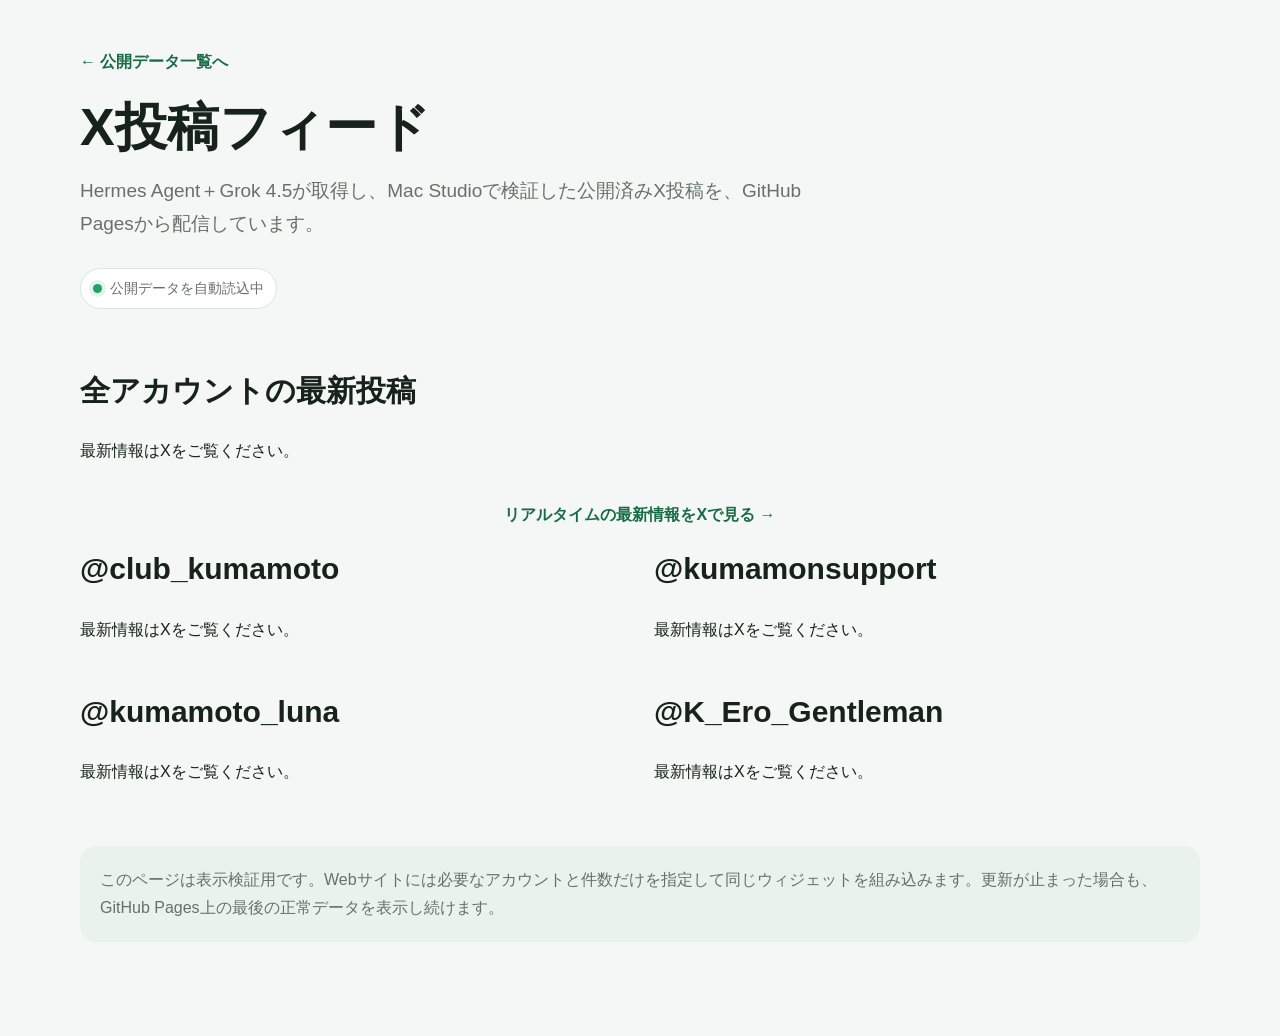
==== docs/x/index.html @ 7090c098 "Add X feed preview page" ====
<!doctype html>
<html lang="ja">
<head>
  <meta charset="utf-8">
  <meta name="viewport" content="width=device-width,initial-scale=1">
  <meta name="description" content="Hermes Agent＋Grok 4.5で取得したCOSA NOSTRA JAPAN関連Xアカウントの公開投稿プレビューです。">
  <title>X投稿フィード｜Kumamoto AI Public Data</title>
  <style>
    :root{color-scheme:light;--bg:#f4f7f5;--surface:#fff;--text:#17221c;--muted:#657169;--line:#dbe5df;--accent:#176b45;--accent2:#0f4e33}
    *{box-sizing:border-box}
    body{margin:0;background:var(--bg);color:var(--text);font-family:-apple-system,BlinkMacSystemFont,"Segoe UI","Hiragino Sans","Yu Gothic",sans-serif;line-height:1.75}
    main{width:min(1120px,calc(100% - 32px));margin:0 auto;padding:48px 0 80px}
    header{margin-bottom:36px}
    h1{font-size:clamp(30px,5vw,52px);line-height:1.15;margin:0 0 16px}
    h2{font-size:clamp(22px,3vw,30px);margin:56px 0 20px}
    p{margin:0 0 14px}
    .lead{font-size:clamp(16px,2vw,19px);color:var(--muted);max-width:780px}
    .status{display:inline-flex;gap:8px;align-items:center;margin-top:14px;padding:7px 12px;border:1px solid var(--line);border-radius:999px;background:var(--surface);font-size:14px;color:var(--muted)}
    .status::before{content:"";width:9px;height:9px;border-radius:50%;background:#20a365;box-shadow:0 0 0 4px rgba(32,163,101,.12)}
    .cnj-x-feed{display:grid;grid-template-columns:repeat(3,minmax(0,1fr));gap:18px}
    .cnj-x-feed__card{display:flex;flex-direction:column;gap:14px;min-width:0;padding:20px;border:1px solid var(--line);border-radius:18px;background:var(--surface);box-shadow:0 10px 30px rgba(25,65,43,.06)}
    .cnj-x-feed__meta{display:flex;flex-wrap:wrap;gap:4px 10px;align-items:center;color:var(--muted);font-size:13px}
    .cnj-x-feed__meta strong{width:100%;color:var(--text);font-size:15px}
    .cnj-x-feed__card p{white-space:pre-wrap;overflow-wrap:anywhere;display:-webkit-box;-webkit-line-clamp:8;-webkit-box-orient:vertical;overflow:hidden;margin:0}
    .cnj-x-feed__image{display:block;width:100%;aspect-ratio:16/9;object-fit:cover;border-radius:12px;background:#e7ece9}
    .cnj-x-feed__card a,.more a,.back{color:var(--accent);font-weight:700;text-decoration:none}
    .cnj-x-feed__card a{margin-top:auto}
    .cnj-x-feed__card a:hover,.more a:hover,.back:hover{text-decoration:underline}
    .account-grid{display:grid;grid-template-columns:repeat(2,minmax(0,1fr));gap:28px}
    .account-panel{min-width:0}
    .account-panel h2{margin-top:0}
    .account-panel .cnj-x-feed{grid-template-columns:1fr}
    .more{margin-top:22px;text-align:center}
    .note{margin-top:46px;padding:20px;border-radius:16px;background:#eaf2ed;color:var(--muted)}
    .back{display:inline-block;margin-bottom:22px}
    @media(max-width:900px){.cnj-x-feed{grid-template-columns:repeat(2,minmax(0,1fr))}}
    @media(max-width:700px){main{width:min(100% - 24px,1120px);padding-top:28px}.cnj-x-feed,.account-grid{grid-template-columns:1fr}.cnj-x-feed__card{padding:17px}}
  </style>
</head>
<body>
  <main>
    <a class="back" href="../">← 公開データ一覧へ</a>
    <header>
      <h1>X投稿フィード</h1>
      <p class="lead">Hermes Agent＋Grok 4.5が取得し、Mac Studioで検証した公開済みX投稿を、GitHub Pagesから配信しています。</p>
      <span class="status">公開データを自動読込中</span>
    </header>

    <section aria-labelledby="latest-heading">
      <h2 id="latest-heading">全アカウントの最新投稿</h2>
      <div class="cnj-x-feed" data-cnj-x-feed data-limit="12"></div>
      <p class="more"><a href="https://x.com/club_kumamoto" target="_blank" rel="noopener noreferrer">リアルタイムの最新情報をXで見る →</a></p>
    </section>

    <div class="account-grid">
      <section class="account-panel" aria-labelledby="club-heading">
        <h2 id="club-heading">@club_kumamoto</h2>
        <div class="cnj-x-feed" data-cnj-x-feed data-limit="3" data-handles="club_kumamoto"></div>
      </section>

      <section class="account-panel" aria-labelledby="support-heading">
        <h2 id="support-heading">@kumamonsupport</h2>
        <div class="cnj-x-feed" data-cnj-x-feed data-limit="3" data-handles="kumamonsupport"></div>
      </section>

      <section class="account-panel" aria-labelledby="luna-heading">
        <h2 id="luna-heading">@kumamoto_luna</h2>
        <div class="cnj-x-feed" data-cnj-x-feed data-limit="3" data-handles="kumamoto_luna"></div>
      </section>

      <section class="account-panel" aria-labelledby="gentleman-heading">
        <h2 id="gentleman-heading">@K_Ero_Gentleman</h2>
        <div class="cnj-x-feed" data-cnj-x-feed data-limit="3" data-handles="K_Ero_Gentleman"></div>
      </section>
    </div>

    <p class="note">このページは表示検証用です。Webサイトには必要なアカウントと件数だけを指定して同じウィジェットを組み込みます。更新が止まった場合も、GitHub Pages上の最後の正常データを表示し続けます。</p>
  </main>
  <script src="widget.js" defer></script>
</body>
</html>
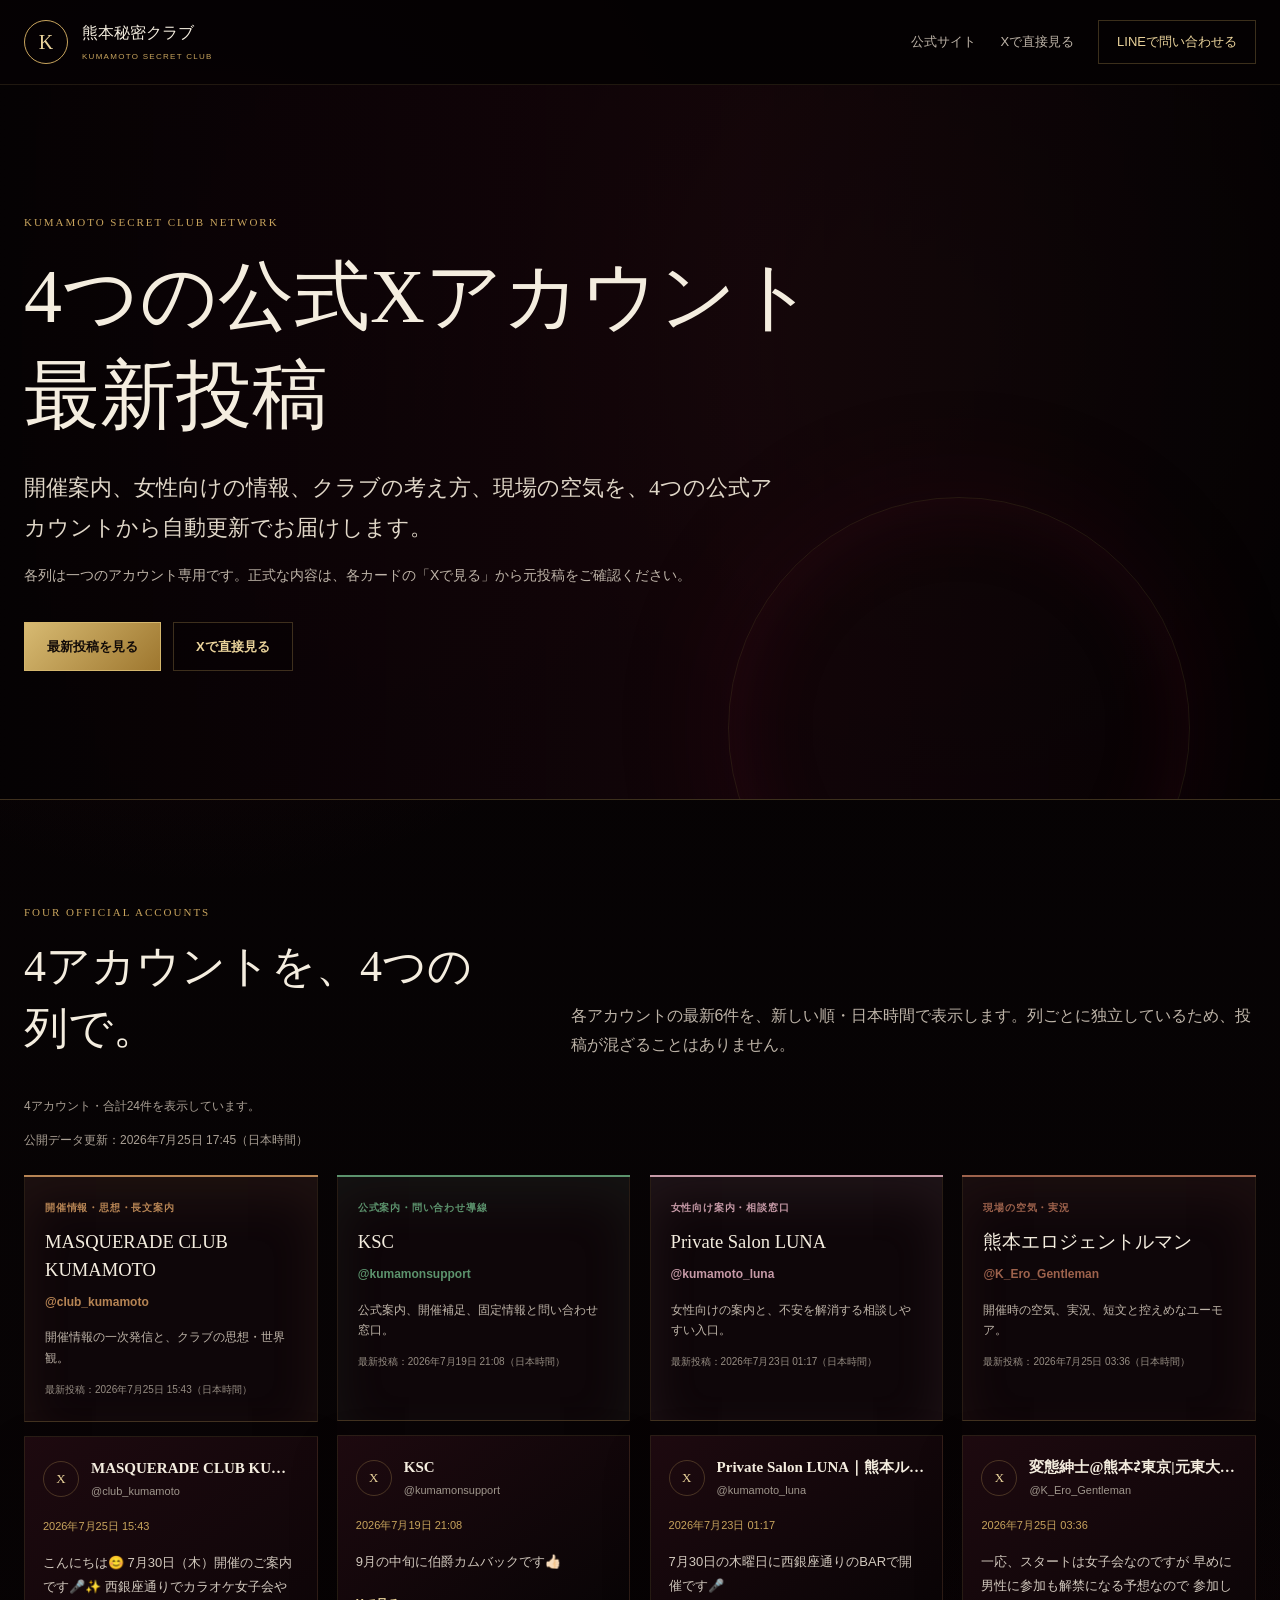
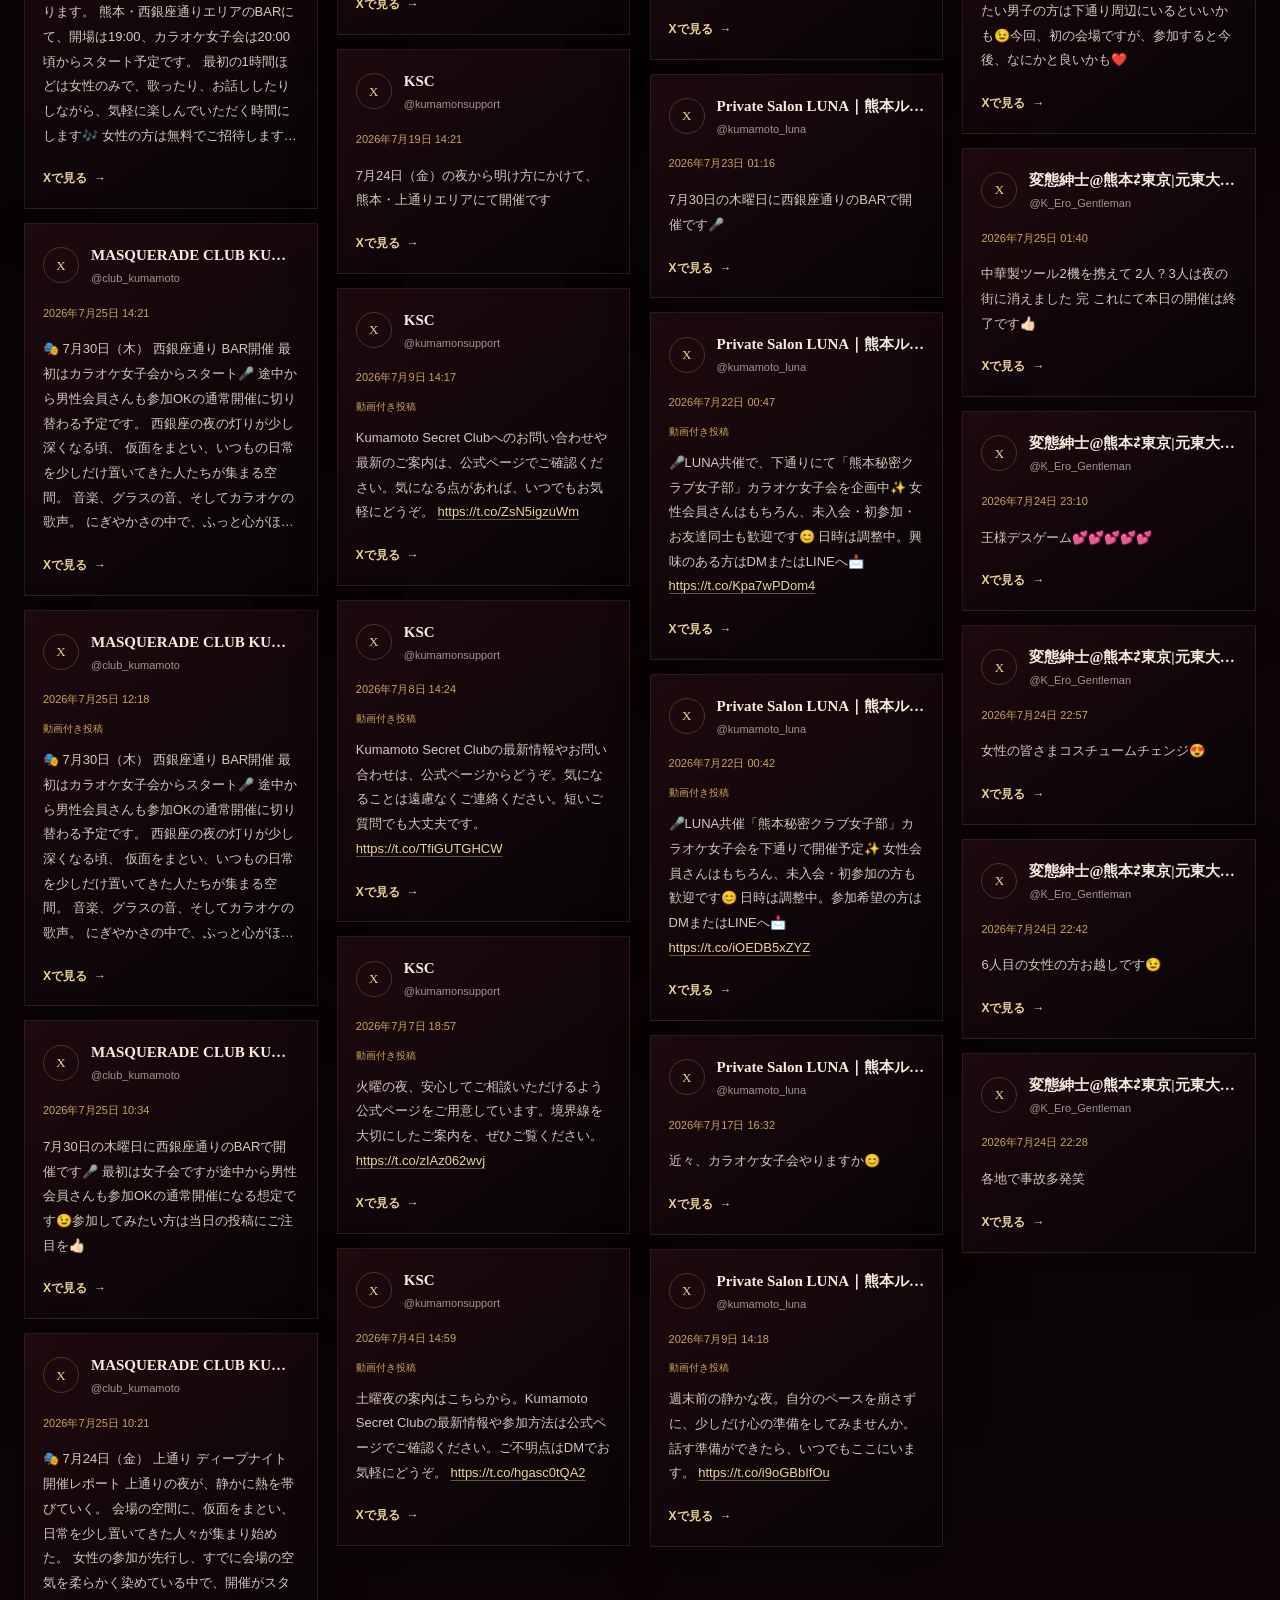
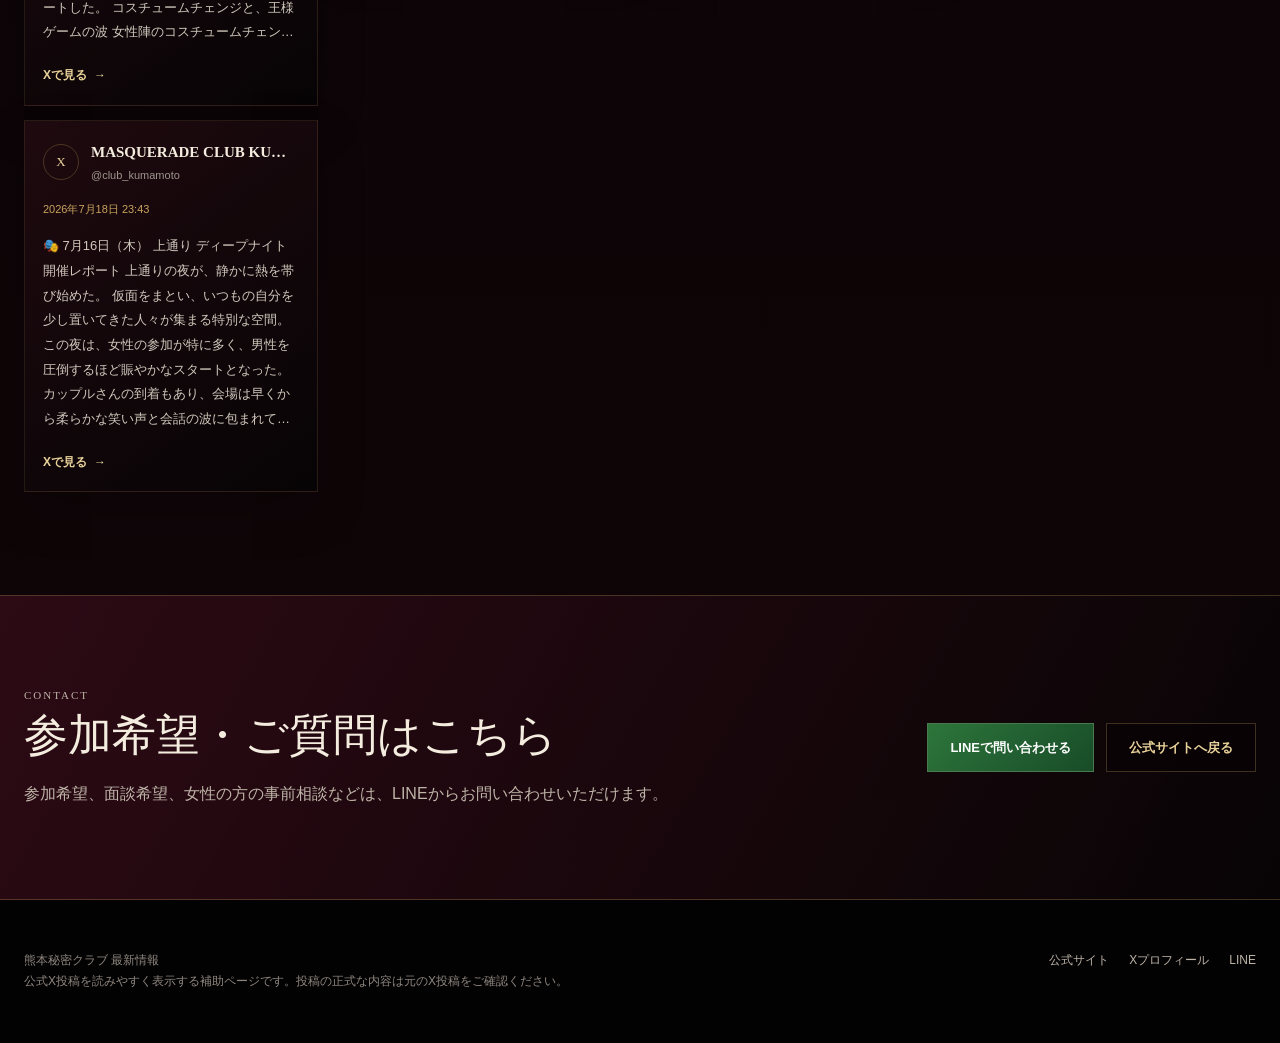
==== commit 9ec9d794: "data: update public feeds 2026-07-27 05:00 JST" ====
--- a/docs/x/index.html
+++ b/docs/x/index.html
@@ -3,79 +3,153 @@
 <head>
   <meta charset="utf-8">
   <meta name="viewport" content="width=device-width,initial-scale=1">
-  <meta name="description" content="Hermes Agent＋Grok 4.5で取得したCOSA NOSTRA JAPAN関連Xアカウントの公開投稿プレビューです。">
-  <title>X投稿フィード｜Kumamoto AI Public Data</title>
-  <style>
-    :root{color-scheme:light;--bg:#f4f7f5;--surface:#fff;--text:#17221c;--muted:#657169;--line:#dbe5df;--accent:#176b45;--accent2:#0f4e33}
-    *{box-sizing:border-box}
-    body{margin:0;background:var(--bg);color:var(--text);font-family:-apple-system,BlinkMacSystemFont,"Segoe UI","Hiragino Sans","Yu Gothic",sans-serif;line-height:1.75}
-    main{width:min(1120px,calc(100% - 32px));margin:0 auto;padding:48px 0 80px}
-    header{margin-bottom:36px}
-    h1{font-size:clamp(30px,5vw,52px);line-height:1.15;margin:0 0 16px}
-    h2{font-size:clamp(22px,3vw,30px);margin:56px 0 20px}
-    p{margin:0 0 14px}
-    .lead{font-size:clamp(16px,2vw,19px);color:var(--muted);max-width:780px}
-    .status{display:inline-flex;gap:8px;align-items:center;margin-top:14px;padding:7px 12px;border:1px solid var(--line);border-radius:999px;background:var(--surface);font-size:14px;color:var(--muted)}
-    .status::before{content:"";width:9px;height:9px;border-radius:50%;background:#20a365;box-shadow:0 0 0 4px rgba(32,163,101,.12)}
-    .cnj-x-feed{display:grid;grid-template-columns:repeat(3,minmax(0,1fr));gap:18px}
-    .cnj-x-feed__card{display:flex;flex-direction:column;gap:14px;min-width:0;padding:20px;border:1px solid var(--line);border-radius:18px;background:var(--surface);box-shadow:0 10px 30px rgba(25,65,43,.06)}
-    .cnj-x-feed__meta{display:flex;flex-wrap:wrap;gap:4px 10px;align-items:center;color:var(--muted);font-size:13px}
-    .cnj-x-feed__meta strong{width:100%;color:var(--text);font-size:15px}
-    .cnj-x-feed__card p{white-space:pre-wrap;overflow-wrap:anywhere;display:-webkit-box;-webkit-line-clamp:8;-webkit-box-orient:vertical;overflow:hidden;margin:0}
-    .cnj-x-feed__image{display:block;width:100%;aspect-ratio:16/9;object-fit:cover;border-radius:12px;background:#e7ece9}
-    .cnj-x-feed__card a,.more a,.back{color:var(--accent);font-weight:700;text-decoration:none}
-    .cnj-x-feed__card a{margin-top:auto}
-    .cnj-x-feed__card a:hover,.more a:hover,.back:hover{text-decoration:underline}
-    .account-grid{display:grid;grid-template-columns:repeat(2,minmax(0,1fr));gap:28px}
-    .account-panel{min-width:0}
-    .account-panel h2{margin-top:0}
-    .account-panel .cnj-x-feed{grid-template-columns:1fr}
-    .more{margin-top:22px;text-align:center}
-    .note{margin-top:46px;padding:20px;border-radius:16px;background:#eaf2ed;color:var(--muted)}
-    .back{display:inline-block;margin-bottom:22px}
-    @media(max-width:900px){.cnj-x-feed{grid-template-columns:repeat(2,minmax(0,1fr))}}
-    @media(max-width:700px){main{width:min(100% - 24px,1120px);padding-top:28px}.cnj-x-feed,.account-grid{grid-template-columns:1fr}.cnj-x-feed__card{padding:17px}}
-  </style>
+  <meta name="robots" content="noindex,follow">
+  <meta name="description" content="熊本秘密クラブに関わる4つの公式Xアカウントから、開催案内、女性向け情報、クラブの考え方、現場の空気を自動更新でお届けします。">
+  <link rel="canonical" href="https://clubpyramid-sys.github.io/kumamoto-ai-public-data/x/">
+  <meta property="og:title" content="KUMAMOTO SECRET CLUB NETWORK｜4つの公式Xアカウント">
+  <meta property="og:description" content="熊本秘密クラブに関わる4つの公式Xアカウントの最新投稿を、アカウント別に掲載しています。">
+  <meta property="og:type" content="website">
+  <meta property="og:url" content="https://clubpyramid-sys.github.io/kumamoto-ai-public-data/x/">
+  <meta property="og:image" content="https://kumamotosecretclub.jp/assets/images/hero-masquerade-lounge.webp">
+  <meta name="twitter:card" content="summary_large_image">
+  <meta name="twitter:title" content="KUMAMOTO SECRET CLUB NETWORK">
+  <meta name="twitter:description" content="4つの公式Xアカウントの最新投稿を、アカウント別に掲載しています。">
+  <meta name="twitter:image" content="https://kumamotosecretclub.jp/assets/images/hero-masquerade-lounge.webp">
+  <meta name="theme-color" content="#090405">
+  <link rel="icon" href="data:image/svg+xml,%3Csvg xmlns='http://www.w3.org/2000/svg' viewBox='0 0 64 64'%3E%3Crect width='64' height='64' rx='32' fill='%23090405'/%3E%3Ccircle cx='32' cy='32' r='25' fill='none' stroke='%23c8a45d' stroke-width='2'/%3E%3Ctext x='32' y='41' text-anchor='middle' font-family='serif' font-size='28' fill='%23ead39b'%3EK%3C/text%3E%3C/svg%3E">
+  <title>KUMAMOTO SECRET CLUB NETWORK｜4つの公式Xアカウント</title>
+  <link rel="stylesheet" href="ksc_xhub_styles.css?v=20260726-four-account-grid">
 </head>
 <body>
-  <main>
-    <a class="back" href="../">← 公開データ一覧へ</a>
-    <header>
-      <h1>X投稿フィード</h1>
-      <p class="lead">Hermes Agent＋Grok 4.5が取得し、Mac Studioで検証した公開済みX投稿を、GitHub Pagesから配信しています。</p>
-      <span class="status">公開データを自動読込中</span>
-    </header>
+  <a class="skip-link" href="#main-content">最新投稿へ移動</a>
 
-    <section aria-labelledby="latest-heading">
-      <h2 id="latest-heading">全アカウントの最新投稿</h2>
-      <div class="cnj-x-feed" data-cnj-x-feed data-limit="12"></div>
-      <p class="more"><a href="https://x.com/club_kumamoto" target="_blank" rel="noopener noreferrer">リアルタイムの最新情報をXで見る →</a></p>
+  <header class="site-header">
+    <div class="shell site-header__inner">
+      <a class="brand" href="https://kumamotosecretclub.jp/" target="_blank" rel="noopener noreferrer" aria-label="熊本秘密クラブ公式サイトへ戻る">
+        <span class="brand__mark" aria-hidden="true">K</span>
+        <span class="brand__text"><strong>熊本秘密クラブ</strong><small>KUMAMOTO SECRET CLUB</small></span>
+      </a>
+      <nav class="site-header__nav" aria-label="ページ上部の案内">
+        <a href="https://kumamotosecretclub.jp/" target="_blank" rel="noopener noreferrer">公式サイト</a>
+        <a href="https://x.com/kumamonsupport" target="_blank" rel="noopener noreferrer">Xで直接見る</a>
+        <a class="nav-cta" href="https://line.me/ti/p/Ar-a8mXKYK" target="_blank" rel="noopener noreferrer">LINEで問い合わせる</a>
+      </nav>
+    </div>
+  </header>
+
+  <main id="main-content">
+    <section class="hero" aria-labelledby="page-title">
+      <div class="shell hero__inner">
+        <p class="eyebrow">KUMAMOTO SECRET CLUB NETWORK</p>
+        <h1 id="page-title">4つの公式Xアカウント<br>最新投稿</h1>
+        <p class="hero__lead">開催案内、女性向けの情報、クラブの考え方、現場の空気を、4つの公式アカウントから自動更新でお届けします。</p>
+        <p class="hero__note">各列は一つのアカウント専用です。正式な内容は、各カードの「Xで見る」から元投稿をご確認ください。</p>
+        <div class="hero__actions" aria-label="主要なリンク">
+          <a class="button button--gold" href="#latest-posts">最新投稿を見る</a>
+          <a class="button button--outline" href="https://x.com/kumamonsupport" target="_blank" rel="noopener noreferrer">Xで直接見る</a>
+        </div>
+      </div>
     </section>
 
-    <div class="account-grid">
-      <section class="account-panel" aria-labelledby="club-heading">
-        <h2 id="club-heading">@club_kumamoto</h2>
-        <div class="cnj-x-feed" data-cnj-x-feed data-limit="3" data-handles="club_kumamoto"></div>
+    <section class="network-section" id="latest-posts" aria-labelledby="latest-title">
+      <div class="shell">
+        <div class="section-heading">
+          <div>
+            <p class="eyebrow">FOUR OFFICIAL ACCOUNTS</p>
+            <h2 id="latest-title">4アカウントを、4つの列で。</h2>
+          </div>
+          <p>各アカウントの最新6件を、新しい順・日本時間で表示します。列ごとに独立しているため、投稿が混ざることはありません。</p>
+        </div>
+
+        <p class="feed-status" data-xhub-status role="status" aria-live="polite">最新情報を読み込んでいます。</p>
+        <p class="data-updated" data-xhub-updated hidden></p>
+
+        <div class="account-columns" data-xhub-feed data-feed-url="all_latest.json" aria-live="polite" aria-busy="true">
+          <section class="account-column account-column--club" data-account-column data-handle="club_kumamoto" aria-labelledby="account-club-title">
+            <header class="account-column__header">
+              <p class="account-column__role">開催情報・思想・長文案内</p>
+              <h3 id="account-club-title">MASQUERADE CLUB KUMAMOTO</h3>
+              <a href="https://x.com/club_kumamoto" target="_blank" rel="noopener noreferrer">@club_kumamoto</a>
+              <p>開催情報の一次発信と、クラブの思想・世界観。</p>
+              <time data-account-updated hidden></time>
+            </header>
+            <div class="account-feed" data-account-feed aria-busy="true"><p class="account-feed__loading">読み込み中です。</p></div>
+          </section>
+
+          <section class="account-column account-column--support" data-account-column data-handle="kumamonsupport" aria-labelledby="account-support-title">
+            <header class="account-column__header">
+              <p class="account-column__role">公式案内・問い合わせ導線</p>
+              <h3 id="account-support-title">KSC</h3>
+              <a href="https://x.com/kumamonsupport" target="_blank" rel="noopener noreferrer">@kumamonsupport</a>
+              <p>公式案内、開催補足、固定情報と問い合わせ窓口。</p>
+              <time data-account-updated hidden></time>
+            </header>
+            <div class="account-feed" data-account-feed aria-busy="true"><p class="account-feed__loading">読み込み中です。</p></div>
+          </section>
+
+          <section class="account-column account-column--luna" data-account-column data-handle="kumamoto_luna" aria-labelledby="account-luna-title">
+            <header class="account-column__header">
+              <p class="account-column__role">女性向け案内・相談窓口</p>
+              <h3 id="account-luna-title">Private Salon LUNA</h3>
+              <a href="https://x.com/kumamoto_luna" target="_blank" rel="noopener noreferrer">@kumamoto_luna</a>
+              <p>女性向けの案内と、不安を解消する相談しやすい入口。</p>
+              <time data-account-updated hidden></time>
+            </header>
+            <div class="account-feed" data-account-feed aria-busy="true"><p class="account-feed__loading">読み込み中です。</p></div>
+          </section>
+
+          <section class="account-column account-column--gentleman" data-account-column data-handle="K_Ero_Gentleman" aria-labelledby="account-gentleman-title">
+            <header class="account-column__header">
+              <p class="account-column__role">現場の空気・実況</p>
+              <h3 id="account-gentleman-title">熊本エロジェントルマン</h3>
+              <a href="https://x.com/K_Ero_Gentleman" target="_blank" rel="noopener noreferrer">@K_Ero_Gentleman</a>
+              <p>開催時の空気、実況、短文と控えめなユーモア。</p>
+              <time data-account-updated hidden></time>
+            </header>
+            <div class="account-feed" data-account-feed aria-busy="true"><p class="account-feed__loading">読み込み中です。</p></div>
+          </section>
+        </div>
+      </div>
+    </section>
+
+    <section class="contact-band" aria-labelledby="contact-title">
+      <div class="shell contact-band__inner">
+        <div>
+          <p class="eyebrow">CONTACT</p>
+          <h2 id="contact-title">参加希望・ご質問はこちら</h2>
+          <p>参加希望、面談希望、女性の方の事前相談などは、LINEからお問い合わせいただけます。</p>
+        </div>
+        <div class="contact-band__actions">
+          <a class="button button--line" href="https://line.me/ti/p/Ar-a8mXKYK" target="_blank" rel="noopener noreferrer">LINEで問い合わせる</a>
+          <a class="button button--outline" href="https://kumamotosecretclub.jp/" target="_blank" rel="noopener noreferrer">公式サイトへ戻る</a>
+        </div>
+      </div>
+    </section>
+
+    <noscript>
+      <section class="noscript-notice" aria-labelledby="noscript-title">
+        <div class="shell">
+          <h2 id="noscript-title">投稿一覧の表示にはJavaScriptが必要です</h2>
+          <p>JavaScriptが無効の場合は、<a href="https://x.com/kumamonsupport" target="_blank" rel="noopener noreferrer">公式X</a>で最新情報をご確認ください。<a href="https://kumamotosecretclub.jp/" target="_blank" rel="noopener noreferrer">熊本秘密クラブ公式サイト</a>と<a href="https://line.me/ti/p/Ar-a8mXKYK" target="_blank" rel="noopener noreferrer">LINE</a>も引き続きご利用いただけます。</p>
+        </div>
       </section>
+    </noscript>
+  </main>
 
-      <section class="account-panel" aria-labelledby="support-heading">
-        <h2 id="support-heading">@kumamonsupport</h2>
-        <div class="cnj-x-feed" data-cnj-x-feed data-limit="3" data-handles="kumamonsupport"></div>
-      </section>
+  <footer class="site-footer">
+    <div class="shell site-footer__inner">
+      <div>
+        <p class="site-footer__title">熊本秘密クラブ 最新情報</p>
+        <p>公式X投稿を読みやすく表示する補助ページです。投稿の正式な内容は元のX投稿をご確認ください。</p>
+      </div>
+      <nav aria-label="フッターの案内">
+        <a href="https://kumamotosecretclub.jp/" target="_blank" rel="noopener noreferrer">公式サイト</a>
+        <a href="https://x.com/kumamonsupport" target="_blank" rel="noopener noreferrer">Xプロフィール</a>
+        <a href="https://line.me/ti/p/Ar-a8mXKYK" target="_blank" rel="noopener noreferrer">LINE</a>
+      </nav>
+    </div>
+  </footer>
 
-      <section class="account-panel" aria-labelledby="luna-heading">
-        <h2 id="luna-heading">@kumamoto_luna</h2>
-        <div class="cnj-x-feed" data-cnj-x-feed data-limit="3" data-handles="kumamoto_luna"></div>
-      </section>
-
-      <section class="account-panel" aria-labelledby="gentleman-heading">
-        <h2 id="gentleman-heading">@K_Ero_Gentleman</h2>
-        <div class="cnj-x-feed" data-cnj-x-feed data-limit="3" data-handles="K_Ero_Gentleman"></div>
-      </section>
-    </div>
-
-    <p class="note">このページは表示検証用です。Webサイトには必要なアカウントと件数だけを指定して同じウィジェットを組み込みます。更新が止まった場合も、GitHub Pages上の最後の正常データを表示し続けます。</p>
-  </main>
-  <script src="widget.js" defer></script>
+  <script src="ksc_xhub_scripts.js?v=20260726-four-account-grid" defer></script>
 </body>
 </html>
--- a/docs/x/ksc_xhub_styles.css
+++ b/docs/x/ksc_xhub_styles.css
@@ -0,0 +1,564 @@
+:root {
+  color-scheme: dark;
+  --bg: #080405;
+  --bg-deep: #030203;
+  --surface: #13090c;
+  --surface-strong: #1c0a10;
+  --wine: #4f1224;
+  --gold: #c8a45d;
+  --gold-light: #ead39b;
+  --ivory: #f4eddf;
+  --muted: #beb4a8;
+  --line: rgba(200, 164, 93, 0.28);
+  --line-soft: rgba(200, 164, 93, 0.14);
+  --serif: "Yu Mincho", "Hiragino Mincho ProN", "Noto Serif JP", Georgia, serif;
+  --sans: -apple-system, BlinkMacSystemFont, "Hiragino Sans", "Yu Gothic", "Noto Sans JP", sans-serif;
+}
+
+* { box-sizing: border-box; }
+
+html { scroll-behavior: smooth; }
+
+body {
+  margin: 0;
+  overflow-x: hidden;
+  background:
+    radial-gradient(circle at 16% 8%, rgba(112, 16, 43, 0.2), transparent 34rem),
+    radial-gradient(circle at 88% 48%, rgba(76, 11, 31, 0.13), transparent 38rem),
+    linear-gradient(180deg, #050203 0%, var(--bg) 45%, #100508 100%);
+  color: var(--ivory);
+  font-family: var(--sans);
+  font-size: 16px;
+  line-height: 1.8;
+}
+
+a { color: inherit; }
+img { max-width: 100%; }
+button, a { -webkit-tap-highlight-color: transparent; }
+
+:focus-visible {
+  outline: 2px solid var(--gold-light);
+  outline-offset: 4px;
+}
+
+.shell {
+  width: min(1520px, calc(100% - 48px));
+  margin-inline: auto;
+}
+
+.skip-link {
+  position: fixed;
+  z-index: 1000;
+  top: 12px;
+  left: 12px;
+  padding: 11px 16px;
+  background: var(--ivory);
+  color: #10080a;
+  font-weight: 700;
+  transform: translateY(-160%);
+}
+
+.skip-link:focus { transform: translateY(0); }
+
+.site-header {
+  position: relative;
+  z-index: 10;
+  border-bottom: 1px solid var(--line-soft);
+  background: rgba(5, 2, 3, 0.9);
+}
+
+.site-header__inner {
+  display: flex;
+  min-height: 84px;
+  align-items: center;
+  justify-content: space-between;
+  gap: 28px;
+}
+
+.brand {
+  display: inline-flex;
+  align-items: center;
+  gap: 14px;
+  text-decoration: none;
+}
+
+.brand__mark {
+  display: grid;
+  width: 44px;
+  height: 44px;
+  place-items: center;
+  border: 1px solid var(--gold);
+  border-radius: 50%;
+  color: var(--gold-light);
+  font-family: var(--serif);
+  font-size: 20px;
+}
+
+.brand__text strong,
+.brand__text small { display: block; }
+.brand__text strong { font-family: var(--serif); font-weight: 500; }
+.brand__text small { margin-top: 2px; color: var(--gold); font-size: 8px; letter-spacing: 0.16em; }
+
+.site-header__nav {
+  display: flex;
+  align-items: center;
+  gap: 24px;
+}
+
+.site-header__nav a {
+  min-height: 44px;
+  display: inline-flex;
+  align-items: center;
+  color: var(--muted);
+  font-size: 13px;
+  text-decoration: none;
+}
+
+.site-header__nav a:hover { color: var(--gold-light); }
+.site-header__nav .nav-cta { padding-inline: 18px; border: 1px solid var(--line); color: var(--gold-light); }
+
+.hero {
+  position: relative;
+  overflow: hidden;
+  border-bottom: 1px solid var(--line);
+}
+
+.hero::before,
+.hero::after {
+  position: absolute;
+  pointer-events: none;
+  content: "";
+}
+
+.hero::before {
+  inset: 0;
+  background:
+    linear-gradient(90deg, rgba(5, 2, 3, 0.98), rgba(22, 5, 10, 0.78) 58%, rgba(5, 2, 3, 0.95)),
+    radial-gradient(circle at 75% 35%, rgba(200, 164, 93, 0.11), transparent 28rem);
+}
+
+.hero::after {
+  right: clamp(24px, 7vw, 120px);
+  bottom: -160px;
+  width: 460px;
+  height: 460px;
+  border: 1px solid rgba(200, 164, 93, 0.12);
+  border-radius: 50%;
+  box-shadow: inset 0 0 80px rgba(90, 11, 32, 0.24), 0 0 120px rgba(90, 11, 32, 0.16);
+}
+
+.hero__inner {
+  position: relative;
+  z-index: 1;
+  padding-block: clamp(76px, 10vw, 132px);
+}
+
+.eyebrow {
+  margin: 0 0 14px;
+  color: var(--gold);
+  font-family: Georgia, serif;
+  font-size: 11px;
+  letter-spacing: 0.18em;
+}
+
+h1, h2, h3, p { overflow-wrap: anywhere; }
+
+h1, h2, h3 {
+  margin-top: 0;
+  font-family: var(--serif);
+  font-weight: 500;
+}
+
+h1 {
+  max-width: 820px;
+  margin-bottom: 24px;
+  font-size: clamp(40px, 6vw, 76px);
+  line-height: 1.3;
+}
+
+h2 { font-size: clamp(29px, 4vw, 44px); line-height: 1.4; }
+h3 { font-size: 21px; line-height: 1.5; }
+
+.hero__lead {
+  max-width: 760px;
+  margin: 0 0 15px;
+  color: #e0d7c8;
+  font-family: var(--serif);
+  font-size: clamp(17px, 2.2vw, 22px);
+}
+
+.hero__note { max-width: 720px; margin: 0; color: var(--muted); font-size: 14px; }
+
+.hero__actions,
+.contact-band__actions {
+  display: flex;
+  flex-wrap: wrap;
+  gap: 12px;
+  margin-top: 34px;
+}
+
+.button {
+  display: inline-flex;
+  min-height: 48px;
+  align-items: center;
+  justify-content: center;
+  padding: 12px 22px;
+  border: 1px solid transparent;
+  background: transparent;
+  color: var(--ivory);
+  font: inherit;
+  font-size: 13px;
+  font-weight: 700;
+  text-decoration: none;
+  cursor: pointer;
+  transition: border-color 180ms ease, background-color 180ms ease, color 180ms ease, transform 180ms ease;
+}
+
+.button:hover { transform: translateY(-1px); }
+.button--gold { border-color: #d4b66d; background: linear-gradient(135deg, #d7ba72, #9e772f); color: #120b08; }
+.button--outline { border-color: var(--line); background: rgba(5, 2, 3, 0.45); color: var(--gold-light); }
+.button--line { border-color: #497a4e; background: linear-gradient(135deg, #2d753b, #184c28); color: #fff; }
+
+.official-account {
+  border-bottom: 1px solid var(--line-soft);
+  background: rgba(13, 6, 8, 0.78);
+}
+
+.official-account__inner {
+  display: grid;
+  grid-template-columns: minmax(260px, 0.72fr) minmax(0, 1.28fr);
+  gap: clamp(30px, 6vw, 84px);
+  align-items: center;
+  padding-block: 42px;
+}
+
+.official-account h2 { margin: 0; font-size: clamp(25px, 3vw, 34px); }
+.official-account h2 span { display: block; margin-top: 3px; color: var(--gold); font-family: var(--sans); font-size: 13px; }
+.official-account p { margin: 0; color: var(--muted); }
+.official-account strong { color: var(--gold-light); font-weight: 500; }
+
+.feed-section,
+.network-section { padding-block: clamp(68px, 8vw, 108px); }
+
+.section-heading {
+  display: grid;
+  grid-template-columns: minmax(280px, 0.8fr) minmax(0, 1.2fr);
+  gap: clamp(30px, 7vw, 100px);
+  align-items: end;
+  margin-bottom: 36px;
+}
+
+.section-heading h2 { margin-bottom: 0; }
+.section-heading > p { margin: 0; color: var(--muted); }
+
+.filters {
+  display: flex;
+  flex-wrap: wrap;
+  gap: 9px;
+  margin-bottom: 18px;
+}
+
+.filter-button {
+  min-height: 44px;
+  padding: 9px 16px;
+  border: 1px solid var(--line-soft);
+  background: rgba(18, 8, 11, 0.76);
+  color: var(--muted);
+  font: inherit;
+  font-size: 12px;
+  cursor: pointer;
+}
+
+.filter-button:hover,
+.filter-button.is-active { border-color: var(--gold); color: var(--gold-light); background: rgba(73, 23, 34, 0.74); }
+
+.feed-status,
+.data-updated { color: #aaa095; font-size: 12px; }
+.feed-status { min-height: 24px; margin: 0 0 18px; }
+.data-updated { margin: 24px 0 0; text-align: right; }
+
+.network-section .data-updated {
+  margin: -8px 0 24px;
+  text-align: left;
+}
+
+.account-columns {
+  display: grid;
+  grid-template-columns: repeat(4, minmax(0, 1fr));
+  gap: clamp(14px, 1.5vw, 22px);
+  align-items: start;
+}
+
+.account-column {
+  --account-accent: var(--gold);
+  min-width: 0;
+  border-top: 2px solid var(--account-accent);
+  background: rgba(10, 5, 7, 0.52);
+}
+
+.account-column--club { --account-accent: #b68454; }
+.account-column--support { --account-accent: #5c936d; }
+.account-column--luna { --account-accent: #c69aa7; }
+.account-column--gentleman { --account-accent: #9d624c; }
+
+.account-column__header {
+  min-height: 244px;
+  padding: 22px 20px;
+  border-right: 1px solid var(--line-soft);
+  border-bottom: 1px solid var(--line);
+  border-left: 1px solid var(--line-soft);
+  background: rgba(15, 7, 10, 0.92);
+  box-shadow: inset 0 20px 50px color-mix(in srgb, var(--account-accent) 10%, transparent);
+}
+
+.account-column__role {
+  margin: 0 0 11px;
+  color: var(--account-accent);
+  font-size: 10px;
+  font-weight: 700;
+  letter-spacing: 0.08em;
+}
+
+.account-column__header h3 {
+  margin-bottom: 3px;
+  color: var(--ivory);
+  font-size: clamp(17px, 1.45vw, 21px);
+}
+
+.account-column__header > a {
+  display: inline-block;
+  margin-bottom: 14px;
+  color: var(--account-accent);
+  font-size: 12px;
+  font-weight: 700;
+  text-decoration: none;
+}
+
+.account-column__header > a:hover,
+.account-column__header > a:focus-visible { text-decoration: underline; }
+
+.account-column__header > p:not(.account-column__role) {
+  margin: 0;
+  color: var(--muted);
+  font-size: 12px;
+  line-height: 1.7;
+}
+
+.account-column__header time {
+  display: block;
+  margin-top: 13px;
+  color: #968d83;
+  font-size: 10px;
+}
+
+.account-feed {
+  display: grid;
+  gap: 14px;
+  padding-top: 14px;
+}
+
+.account-feed__loading,
+.account-feed__error {
+  margin: 0;
+  padding: 22px 18px;
+  border: 1px solid var(--line-soft);
+  color: var(--muted);
+  font-size: 12px;
+}
+
+.account-feed__error a {
+  display: inline-block;
+  margin-top: 9px;
+  color: var(--account-accent);
+  font-weight: 700;
+}
+
+.post-grid {
+  display: grid;
+  min-height: 520px;
+  grid-template-columns: repeat(3, minmax(0, 1fr));
+  gap: 18px;
+}
+
+.post-card,
+.fallback-card {
+  min-width: 0;
+  overflow: hidden;
+  border: 1px solid var(--line-soft);
+  background: linear-gradient(145deg, rgba(31, 10, 16, 0.94), rgba(7, 4, 5, 0.98));
+  box-shadow: 0 20px 44px rgba(0, 0, 0, 0.22);
+}
+
+.post-card { display: flex; flex-direction: column; }
+
+.post-card__body {
+  display: flex;
+  min-height: 0;
+  flex: 1;
+  flex-direction: column;
+  padding: 18px;
+}
+
+.post-card__identity {
+  display: grid;
+  grid-template-columns: 36px minmax(0, 1fr);
+  gap: 12px;
+  align-items: center;
+  margin-bottom: 15px;
+}
+
+.post-card__mark {
+  display: grid;
+  width: 36px;
+  height: 36px;
+  place-items: center;
+  border: 1px solid var(--line);
+  border-radius: 50%;
+  color: var(--gold-light);
+  font-family: Georgia, serif;
+  font-size: 13px;
+}
+
+.post-card__name,
+.post-card__handle { display: block; overflow: hidden; text-overflow: ellipsis; white-space: nowrap; }
+.post-card__name { color: var(--ivory); font-family: var(--serif); font-size: 15px; }
+.post-card__handle { color: #9f968c; font-size: 11px; text-decoration: none; }
+
+.post-card time { margin-bottom: 14px; color: var(--gold); font-size: 11px; }
+
+.post-card__flags {
+  margin: -4px 0 10px;
+  color: var(--gold);
+  font-size: 10px;
+}
+
+.post-card__text {
+  display: -webkit-box;
+  margin: 0 0 20px;
+  overflow: hidden;
+  color: #d2c9be;
+  font-size: 13px;
+  line-height: 1.9;
+  white-space: pre-wrap;
+  -webkit-box-orient: vertical;
+  -webkit-line-clamp: 8;
+}
+
+.post-card__text a { color: var(--gold-light); text-decoration: underline; text-decoration-color: rgba(234, 211, 155, 0.38); text-underline-offset: 3px; }
+
+.post-card__source {
+  margin-top: auto;
+  color: var(--gold-light);
+  font-size: 12px;
+  font-weight: 700;
+  text-decoration: none;
+}
+
+.post-card__source::after { margin-left: 7px; content: "\2192"; }
+
+.post-card__media {
+  display: grid;
+  min-height: 0;
+  place-items: center;
+  overflow: hidden;
+  border-top: 1px solid var(--line-soft);
+  aspect-ratio: 16 / 10;
+  background: #030203;
+}
+
+.post-card__media img {
+  display: block;
+  width: 100%;
+  height: 100%;
+  object-fit: contain;
+}
+
+.fallback-card {
+  grid-column: 1 / -1;
+  min-height: 360px;
+  padding: clamp(30px, 7vw, 72px);
+}
+
+.fallback-card h3 { font-size: clamp(25px, 4vw, 36px); }
+.fallback-card p:not(.eyebrow) { max-width: 620px; color: var(--muted); }
+
+.load-more-wrap { margin-top: 32px; text-align: center; }
+
+.contact-band {
+  border-top: 1px solid var(--line);
+  border-bottom: 1px solid var(--line);
+  background: linear-gradient(120deg, rgba(63, 13, 28, 0.62), rgba(7, 4, 5, 0.94));
+}
+
+.contact-band__inner {
+  display: grid;
+  grid-template-columns: minmax(0, 1.2fr) minmax(280px, 0.8fr);
+  gap: 42px;
+  align-items: center;
+  padding-block: clamp(54px, 8vw, 90px);
+}
+
+.contact-band h2 { margin-bottom: 13px; }
+.contact-band p { margin: 0; color: var(--muted); }
+.contact-band__actions { justify-content: flex-end; margin-top: 0; }
+
+.noscript-notice { padding-block: 42px; border-bottom: 1px solid var(--line); }
+.noscript-notice h2 { font-size: 24px; }
+.noscript-notice a { color: var(--gold-light); }
+
+.site-footer { padding-block: 50px; background: var(--bg-deep); }
+.site-footer__inner { display: flex; justify-content: space-between; gap: 46px; }
+.site-footer__title { margin: 0 0 8px; color: var(--gold-light); font-family: var(--serif); }
+.site-footer p { max-width: 650px; margin: 0; color: #8f877f; font-size: 12px; }
+.site-footer nav { display: flex; flex-wrap: wrap; justify-content: flex-end; gap: 10px 20px; }
+.site-footer nav a { color: var(--muted); font-size: 12px; text-decoration: none; }
+
+.mobile-only { display: none; }
+
+@media (max-width: 1024px) {
+  .post-grid { grid-template-columns: repeat(2, minmax(0, 1fr)); }
+  .site-header__nav a:not(.nav-cta) { display: none; }
+}
+
+@media (max-width: 1100px) {
+  .account-columns { grid-template-columns: repeat(2, minmax(0, 1fr)); }
+  .account-column__header { min-height: 210px; }
+}
+
+@media (max-width: 768px) {
+  .shell { width: min(100% - 32px, 1520px); }
+  .site-header__inner { min-height: 70px; }
+  .brand__mark { width: 39px; height: 39px; }
+  .brand__text small { display: none; }
+  .site-header__nav .nav-cta { padding-inline: 12px; font-size: 11px; }
+  .official-account__inner,
+  .section-heading,
+  .contact-band__inner { grid-template-columns: 1fr; }
+  .section-heading { align-items: start; }
+  .contact-band__actions { justify-content: flex-start; }
+  .site-footer__inner { flex-direction: column; }
+  .site-footer nav { justify-content: flex-start; }
+}
+
+@media (max-width: 620px) {
+  .mobile-only { display: initial; }
+  .hero__inner { padding-block: 66px 74px; }
+  h1 { font-size: clamp(36px, 12vw, 52px); }
+  .hero__actions,
+  .contact-band__actions { display: grid; grid-template-columns: 1fr; }
+  .button { width: 100%; }
+  .post-grid { min-height: 420px; grid-template-columns: 1fr; gap: 14px; }
+  .post-card__body { min-height: 0; padding: 21px; }
+  .post-card__media { min-height: 0; }
+  .filters { display: grid; grid-template-columns: 1fr 1fr; }
+  .filter-button:first-child { grid-column: 1 / -1; }
+  .data-updated { text-align: left; }
+  .account-columns { grid-template-columns: 1fr; }
+  .account-column__header { min-height: 0; }
+  .post-card__text { -webkit-line-clamp: 7; }
+}
+
+@media (prefers-reduced-motion: reduce) {
+  html { scroll-behavior: auto; }
+  .button { transition: none; }
+}
